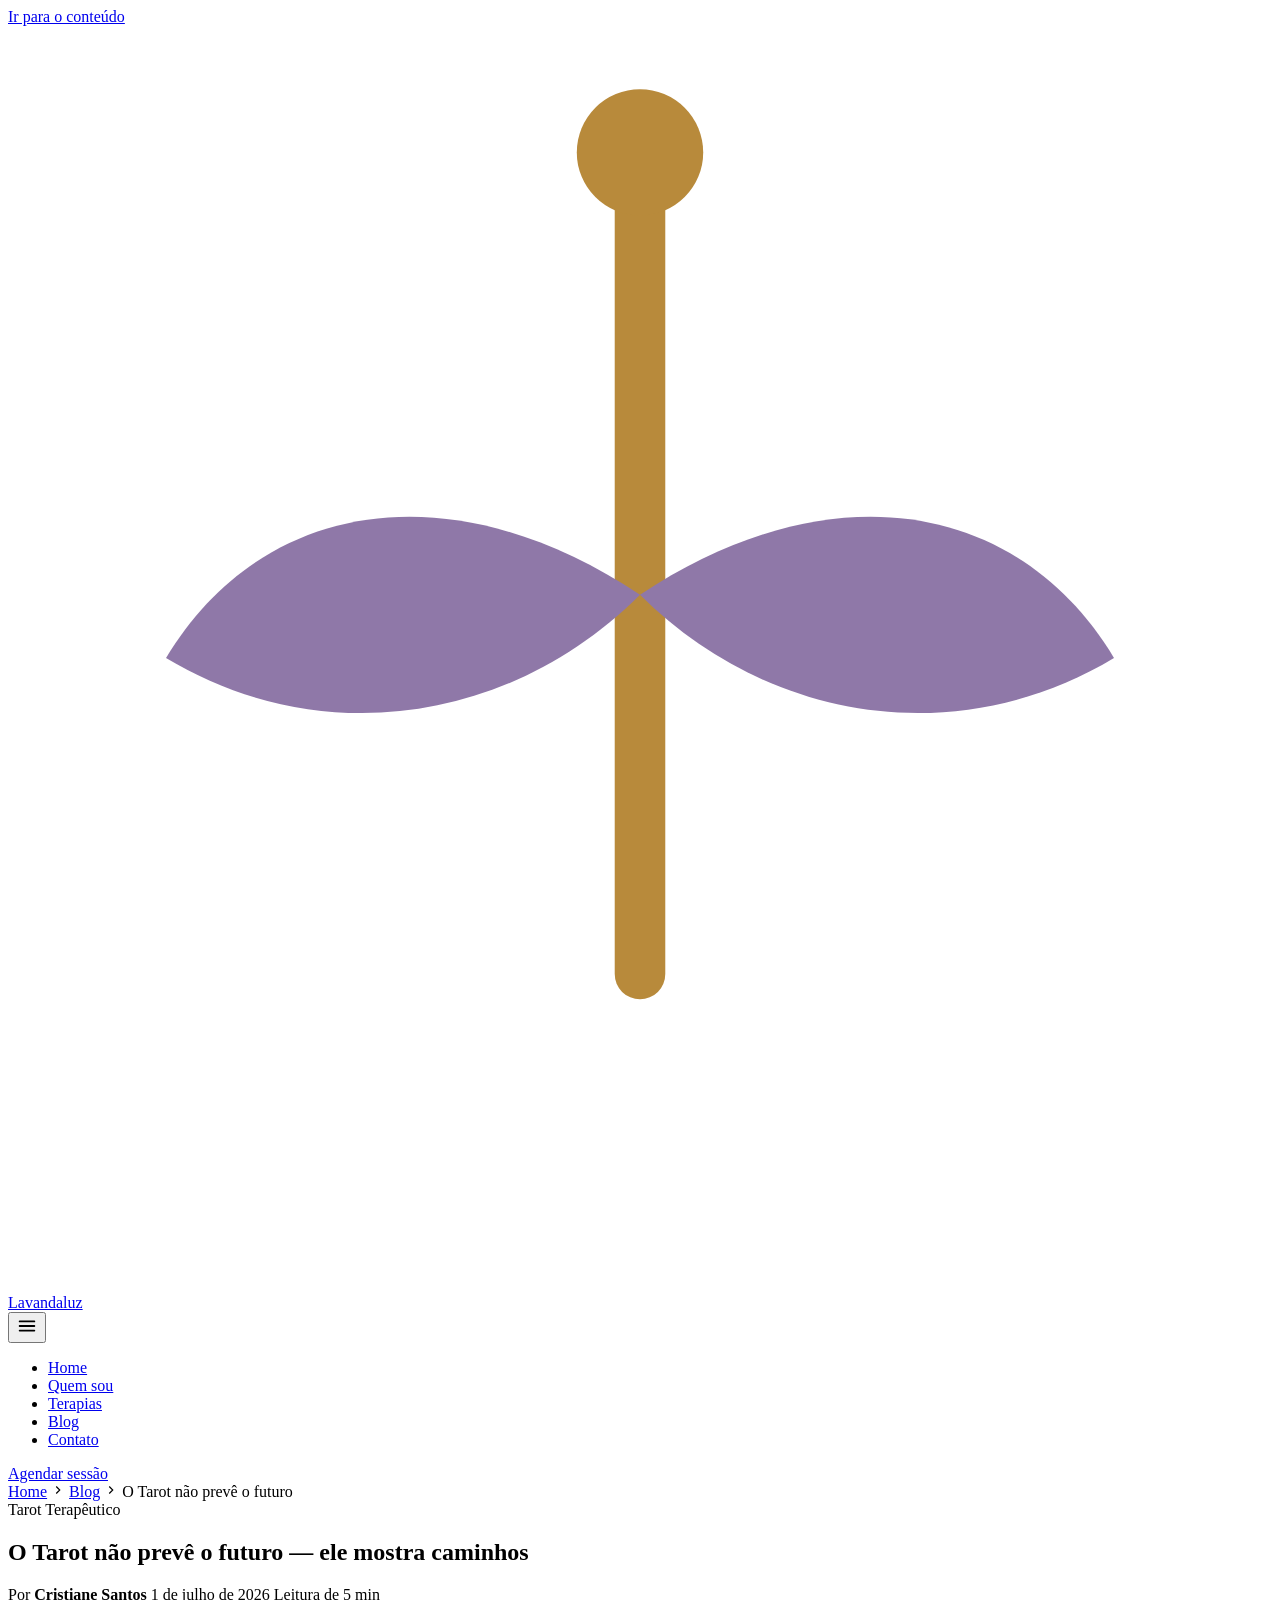
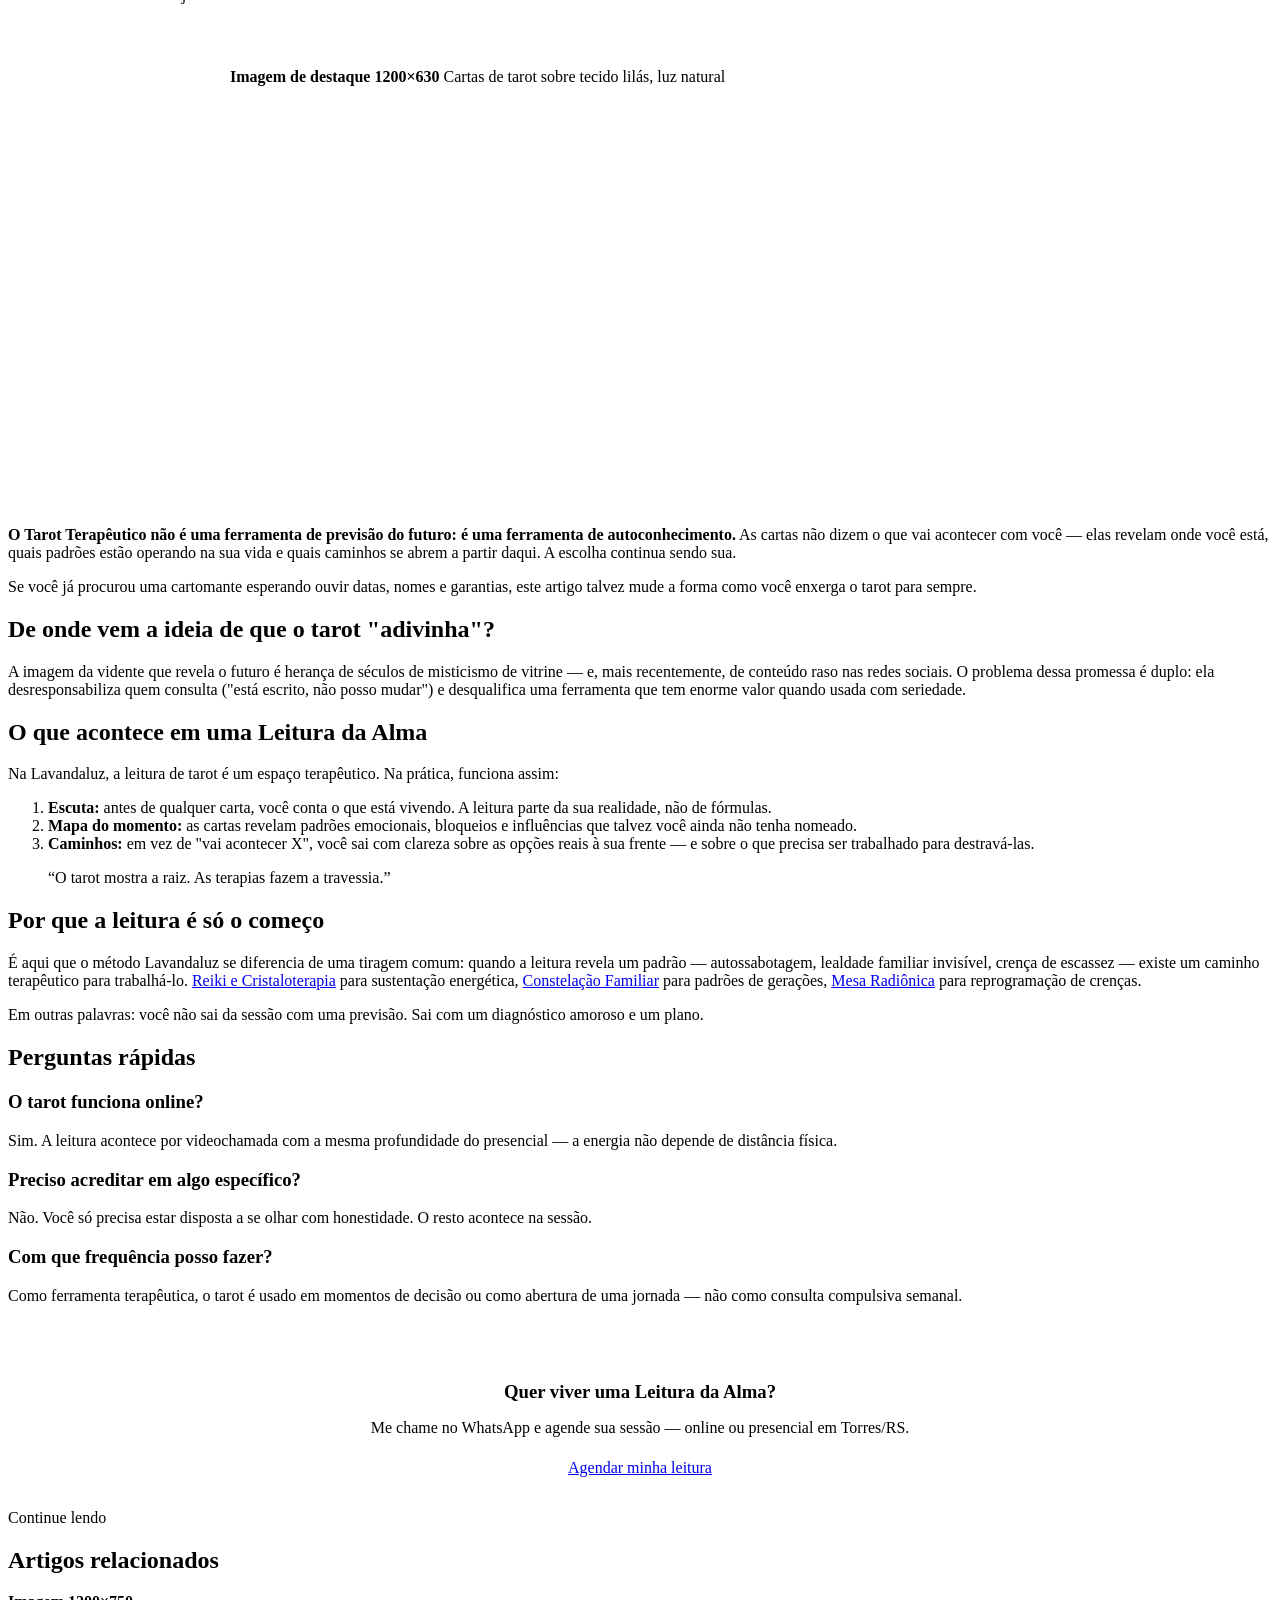
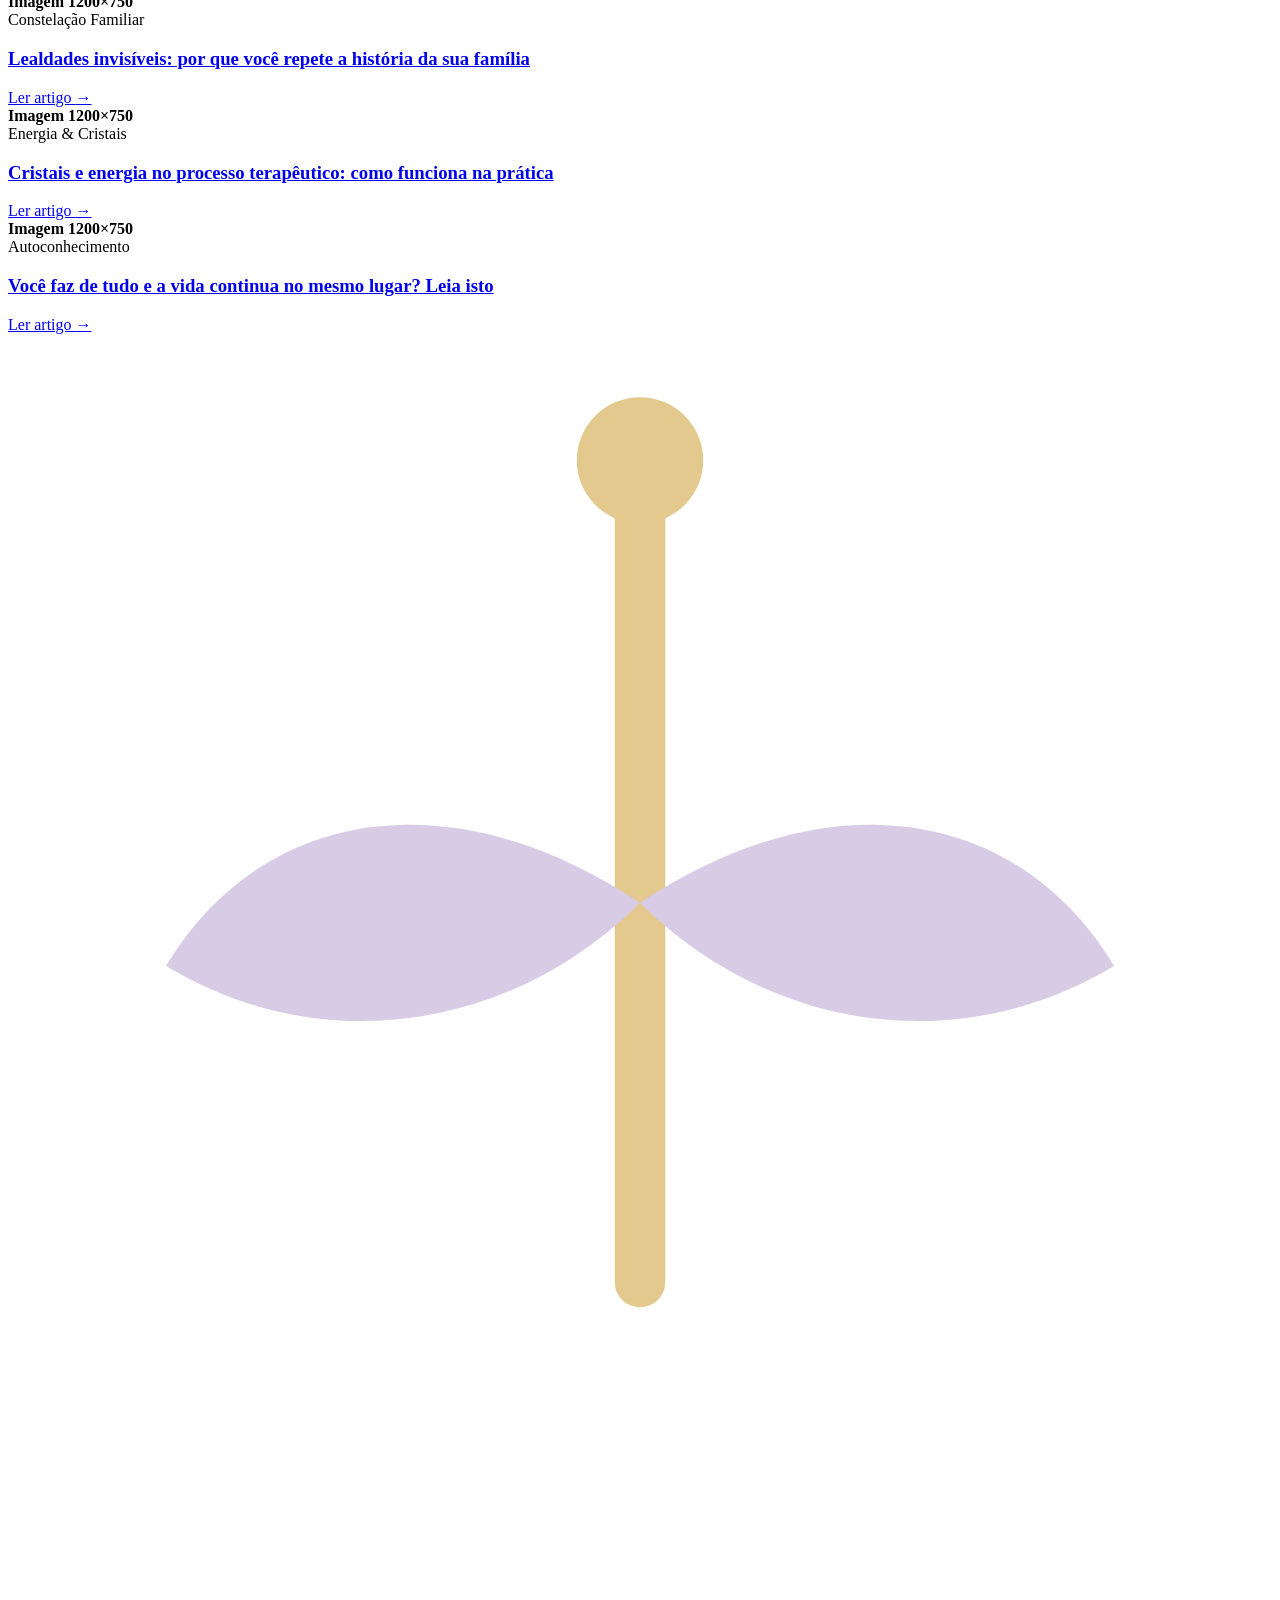
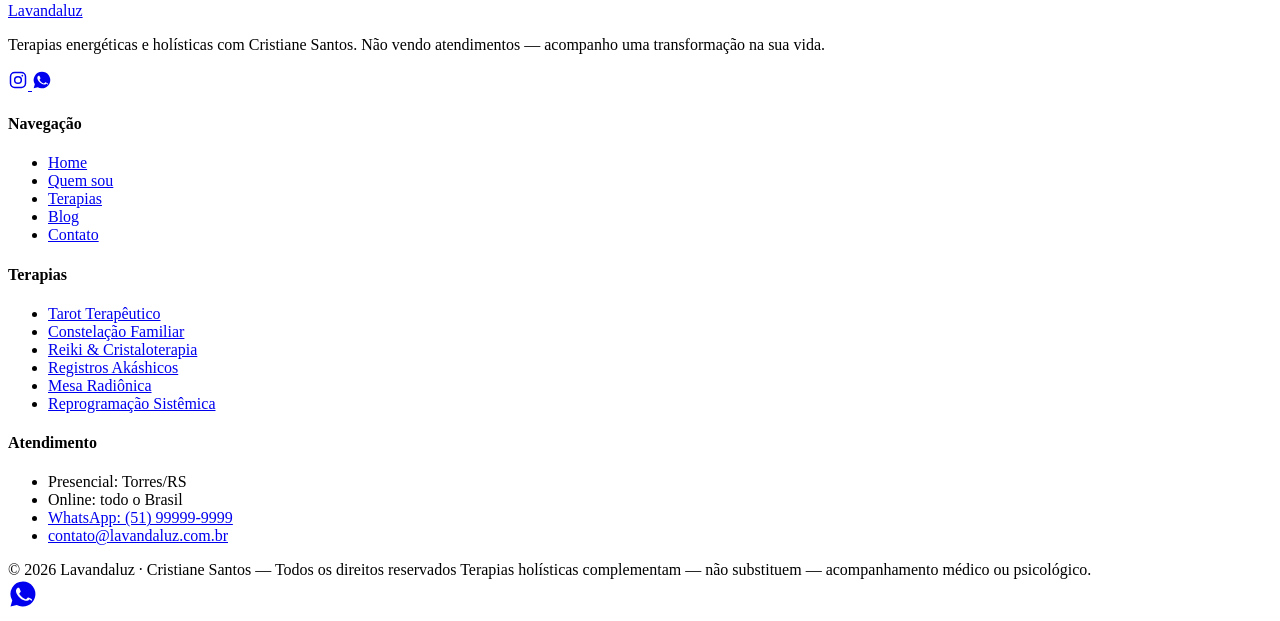
==== artigo-exemplo.html @ 18b96fbf "Add files via upload" ====
<!DOCTYPE html>
<html lang="pt-BR">
<head>
  <meta charset="UTF-8">
  <meta name="viewport" content="width=device-width, initial-scale=1">
  <meta name="theme-color" content="#3A2A46">

  <!-- MODELO DE ARTIGO — no WordPress vira o template Single Post (Elementor Pro Theme Builder).
       Este artigo de exemplo está completo e pode ser publicado como primeiro post. -->
  <title>O Tarot não prevê o futuro — ele mostra caminhos | Blog Lavandaluz</title>
  <meta name="description" content="Qual a diferença entre cartomancia comum e Tarot Terapêutico? Entenda como o tarot funciona como ferramenta de autoconhecimento — e por que ele não serve para prever o futuro.">
  <link rel="canonical" href="https://lavandaluz.com.br/blog/tarot-nao-preve-o-futuro.html"><!-- SUBSTITUIR domínio -->

  <meta property="og:type" content="article">
  <meta property="og:locale" content="pt_BR">
  <meta property="og:site_name" content="Lavandaluz">
  <meta property="og:title" content="O Tarot não prevê o futuro — ele mostra caminhos">
  <meta property="og:description" content="A diferença entre a leitura mística de vitrine e o Tarot usado como ferramenta terapêutica séria.">
  <meta property="og:url" content="https://lavandaluz.com.br/blog/tarot-nao-preve-o-futuro.html">
  <meta property="article:published_time" content="2026-07-01">
  <meta property="article:author" content="Cristiane Santos">

  <link rel="preconnect" href="https://fonts.googleapis.com">
  <link rel="preconnect" href="https://fonts.gstatic.com" crossorigin>
  <link href="https://fonts.googleapis.com/css2?family=Cormorant+Garamond:ital,wght@0,500;0,600;1,500&family=Jost:wght@300;400;500&display=swap" rel="stylesheet">
  <link rel="stylesheet" href="css/style.css">

  <!-- Schema BlogPosting + FAQ: estrutura ideal para featured snippets e citação por IAs -->
  <script type="application/ld+json">
  {
    "@context": "https://schema.org",
    "@graph": [
      {
        "@type": "BlogPosting",
        "headline": "O Tarot não prevê o futuro — ele mostra caminhos",
        "description": "Qual a diferença entre cartomancia comum e Tarot Terapêutico? Entenda como o tarot funciona como ferramenta de autoconhecimento.",
        "datePublished": "2026-07-01",
        "dateModified": "2026-07-01",
        "inLanguage": "pt-BR",
        "author": { "@id": "https://lavandaluz.com.br/#cristiane" },
        "publisher": { "@id": "https://lavandaluz.com.br/#cristiane" },
        "mainEntityOfPage": "https://lavandaluz.com.br/blog/tarot-nao-preve-o-futuro.html",
        "articleSection": "Tarot Terapêutico"
      },
      {
        "@type": "BreadcrumbList",
        "itemListElement": [
          { "@type": "ListItem", "position": 1, "name": "Home", "item": "https://lavandaluz.com.br/" },
          { "@type": "ListItem", "position": 2, "name": "Blog", "item": "https://lavandaluz.com.br/blog.html" },
          { "@type": "ListItem", "position": 3, "name": "O Tarot não prevê o futuro", "item": "https://lavandaluz.com.br/blog/tarot-nao-preve-o-futuro.html" }
        ]
      }
    ]
  }
  </script>
</head>
<body>
<a class="skip-link" href="#conteudo">Ir para o conteúdo</a>

<!-- ELEMENTOR: Header global -->
<header class="site-header">
  <div class="container nav-wrap">
    <a class="brand" href="index.html" aria-label="Lavandaluz — página inicial">
      <svg class="brand__mark" viewBox="0 0 40 40" fill="none" aria-hidden="true">
        <path d="M20 4v26" stroke="#B88A3B" stroke-width="1.6" stroke-linecap="round"/>
        <circle cx="20" cy="4" r="2" fill="#B88A3B"/>
        <path d="M20 18C14 14 8 15 5 20c5 3 11 2 15-2z" fill="#8F78A8"/>
        <path d="M20 18c6-4 12-3 15 2-5 3-11 2-15-2z" fill="#8F78A8"/>
      </svg>
      <span class="brand__name">Lavandaluz</span>
    </a>
    <nav aria-label="Navegação principal">
      <button class="nav-toggle" aria-expanded="false" aria-controls="menu-principal" aria-label="Abrir menu">
        <svg width="22" height="22" viewBox="0 0 24 24" fill="none" stroke="currentColor" stroke-width="2" stroke-linecap="round" aria-hidden="true"><path d="M4 7h16M4 12h16M4 17h16"/></svg>
      </button>
      <ul class="nav-menu" id="menu-principal">
        <li><a href="index.html">Home</a></li>
        <li><a href="quem-sou.html">Quem sou</a></li>
        <li><a href="terapias.html">Terapias</a></li>
        <li><a href="blog.html" aria-current="page">Blog</a></li>
        <li><a href="contato.html">Contato</a></li>
      </ul>
    </nav>
    <div class="nav-cta">
      <a class="btn btn--primary" href="https://wa.me/5551999999999?text=Ol%C3%A1%2C%20Cristiane!%20Quero%20agendar%20uma%20sess%C3%A3o." target="_blank" rel="noopener">Agendar sessão</a>
    </div>
  </div>
</header>

<main id="conteudo">

  <!-- ELEMENTOR Pro (Single Post): Post Title + Post Info + Featured Image -->
  <article>
    <header class="page-hero">
      <div class="container" style="max-width:820px;">
        <nav class="breadcrumb" aria-label="Você está aqui">
          <a href="index.html">Home</a>
          <svg width="14" height="14" viewBox="0 0 24 24" fill="none" stroke="currentColor" stroke-width="2" aria-hidden="true"><path d="M9 6l6 6-6 6"/></svg>
          <a href="blog.html">Blog</a>
          <svg width="14" height="14" viewBox="0 0 24 24" fill="none" stroke="currentColor" stroke-width="2" aria-hidden="true"><path d="M9 6l6 6-6 6"/></svg>
          <span aria-current="page">O Tarot não prevê o futuro</span>
        </nav>
        <span class="eyebrow">Tarot Terapêutico</span>
        <h1>O Tarot não prevê o futuro — ele mostra caminhos</h1>
        <div class="article-meta" style="margin-top:18px;">
          <span>Por <strong style="color:var(--color-primary);">Cristiane Santos</strong></span>
          <time datetime="2026-07-01">1 de julho de 2026</time>
          <span>Leitura de 5 min</span>
        </div>
      </div>
    </header>

    <div class="section" style="padding-top:clamp(40px,5vw,64px);">
      <div class="container">
        <figure class="photo-arch" style="max-width:820px; margin:0 auto 48px; aspect-ratio:16/8; border-radius:var(--radius-lg);">
          <div class="ph" role="img" aria-label="Espaço reservado: imagem de destaque do artigo">
            <strong>Imagem de destaque 1200×630</strong>
            <span>Cartas de tarot sobre tecido lilás, luz natural</span>
          </div>
        </figure>

        <!-- ELEMENTOR Pro: widget Post Content -->
        <div class="article-body">
          <!-- ✍ RESPOSTA DIRETA no primeiro parágrafo = otimização para AEO/featured snippet -->
          <p><strong>O Tarot Terapêutico não é uma ferramenta de previsão do futuro: é uma ferramenta de autoconhecimento.</strong> As cartas não dizem o que vai acontecer com você — elas revelam onde você está, quais padrões estão operando na sua vida e quais caminhos se abrem a partir daqui. A escolha continua sendo sua.</p>

          <p>Se você já procurou uma cartomante esperando ouvir datas, nomes e garantias, este artigo talvez mude a forma como você enxerga o tarot para sempre.</p>

          <h2>De onde vem a ideia de que o tarot "adivinha"?</h2>
          <p>A imagem da vidente que revela o futuro é herança de séculos de misticismo de vitrine — e, mais recentemente, de conteúdo raso nas redes sociais. O problema dessa promessa é duplo: ela desresponsabiliza quem consulta ("está escrito, não posso mudar") e desqualifica uma ferramenta que tem enorme valor quando usada com seriedade.</p>

          <h2>O que acontece em uma Leitura da Alma</h2>
          <p>Na Lavandaluz, a leitura de tarot é um espaço terapêutico. Na prática, funciona assim:</p>
          <ol>
            <li><strong>Escuta:</strong> antes de qualquer carta, você conta o que está vivendo. A leitura parte da sua realidade, não de fórmulas.</li>
            <li><strong>Mapa do momento:</strong> as cartas revelam padrões emocionais, bloqueios e influências que talvez você ainda não tenha nomeado.</li>
            <li><strong>Caminhos:</strong> em vez de "vai acontecer X", você sai com clareza sobre as opções reais à sua frente — e sobre o que precisa ser trabalhado para destravá-las.</li>
          </ol>

          <blockquote>“O tarot mostra a raiz. As terapias fazem a travessia.”</blockquote>

          <h2>Por que a leitura é só o começo</h2>
          <p>É aqui que o método Lavandaluz se diferencia de uma tiragem comum: quando a leitura revela um padrão — autossabotagem, lealdade familiar invisível, crença de escassez — existe um caminho terapêutico para trabalhá-lo. <a href="terapias.html#reiki-cristaloterapia">Reiki e Cristaloterapia</a> para sustentação energética, <a href="terapias.html#constelacao-familiar">Constelação Familiar</a> para padrões de gerações, <a href="terapias.html#mesa-radionica">Mesa Radiônica</a> para reprogramação de crenças.</p>
          <p>Em outras palavras: você não sai da sessão com uma previsão. Sai com um diagnóstico amoroso e um plano.</p>

          <h2>Perguntas rápidas</h2>
          <h3>O tarot funciona online?</h3>
          <p>Sim. A leitura acontece por videochamada com a mesma profundidade do presencial — a energia não depende de distância física.</p>
          <h3>Preciso acreditar em algo específico?</h3>
          <p>Não. Você só precisa estar disposta a se olhar com honestidade. O resto acontece na sessão.</p>
          <h3>Com que frequência posso fazer?</h3>
          <p>Como ferramenta terapêutica, o tarot é usado em momentos de decisão ou como abertura de uma jornada — não como consulta compulsiva semanal.</p>

          <!-- CTA dentro do artigo (Elementor: Call to Action) -->
          <div style="background:var(--gradient-light); border:1px solid var(--color-border); border-radius:var(--radius-md); padding:32px; margin-top:44px; text-align:center;">
            <h3 style="margin:0 0 10px;">Quer viver uma Leitura da Alma?</h3>
            <p style="margin-bottom:22px;">Me chame no WhatsApp e agende sua sessão — online ou presencial em Torres/RS.</p>
            <a class="btn btn--whatsapp" href="https://wa.me/5551999999999?text=Ol%C3%A1!%20Li%20o%20artigo%20sobre%20Tarot%20Terap%C3%AAutico%20e%20quero%20agendar%20uma%20Leitura%20da%20Alma." target="_blank" rel="noopener">Agendar minha leitura</a>
          </div>
        </div>
      </div>
    </div>
  </article>

  <!-- ELEMENTOR Pro: Posts relacionados (widget Posts, query por categoria) -->
  <section class="section section--lilac" aria-labelledby="titulo-relacionados">
    <div class="container">
      <div class="section-head section-head--center">
        <span class="eyebrow eyebrow--center">Continue lendo</span>
        <h2 id="titulo-relacionados">Artigos relacionados</h2>
      </div>
      <div class="grid-3">
        <article class="post-card reveal">
          <span class="post-card__img" aria-hidden="true"><div class="ph"><strong>Imagem 1200×750</strong></div></span>
          <div class="post-card__body">
            <div class="post-card__meta"><span class="cat">Constelação Familiar</span></div>
            <h3><a href="blog.html">Lealdades invisíveis: por que você repete a história da sua família</a></h3>
            <a class="t-card__link" href="blog.html">Ler artigo <span aria-hidden="true">→</span></a>
          </div>
        </article>
        <article class="post-card reveal">
          <span class="post-card__img" aria-hidden="true"><div class="ph"><strong>Imagem 1200×750</strong></div></span>
          <div class="post-card__body">
            <div class="post-card__meta"><span class="cat">Energia &amp; Cristais</span></div>
            <h3><a href="blog.html">Cristais e energia no processo terapêutico: como funciona na prática</a></h3>
            <a class="t-card__link" href="blog.html">Ler artigo <span aria-hidden="true">→</span></a>
          </div>
        </article>
        <article class="post-card reveal">
          <span class="post-card__img" aria-hidden="true"><div class="ph"><strong>Imagem 1200×750</strong></div></span>
          <div class="post-card__body">
            <div class="post-card__meta"><span class="cat">Autoconhecimento</span></div>
            <h3><a href="blog.html">Você faz de tudo e a vida continua no mesmo lugar? Leia isto</a></h3>
            <a class="t-card__link" href="blog.html">Ler artigo <span aria-hidden="true">→</span></a>
          </div>
        </article>
      </div>
    </div>
  </section>
</main>

<!-- ELEMENTOR: Footer global -->
<footer class="site-footer">
  <div class="container">
    <div class="footer-grid">
      <div>
        <a class="brand" href="index.html" aria-label="Lavandaluz — página inicial">
          <svg class="brand__mark" viewBox="0 0 40 40" fill="none" aria-hidden="true">
            <path d="M20 4v26" stroke="#E4C98F" stroke-width="1.6" stroke-linecap="round"/>
            <circle cx="20" cy="4" r="2" fill="#E4C98F"/>
            <path d="M20 18C14 14 8 15 5 20c5 3 11 2 15-2z" fill="#D8CBE6"/>
            <path d="M20 18c6-4 12-3 15 2-5 3-11 2-15-2z" fill="#D8CBE6"/>
          </svg>
          <span class="brand__name">Lavandaluz</span>
        </a>
        <p class="footer-about">Terapias energéticas e holísticas com Cristiane Santos. Não vendo atendimentos — acompanho uma transformação na sua vida.</p>
        <div class="footer-social">
          <a href="https://www.instagram.com/_lavandaluz/" target="_blank" rel="noopener" aria-label="Instagram da Lavandaluz">
            <svg width="20" height="20" viewBox="0 0 24 24" fill="none" stroke="currentColor" stroke-width="1.8" aria-hidden="true"><rect x="3" y="3" width="18" height="18" rx="5"/><circle cx="12" cy="12" r="4"/><circle cx="17.2" cy="6.8" r="1" fill="currentColor" stroke="none"/></svg>
          </a>
          <a href="https://wa.me/5551999999999" target="_blank" rel="noopener" aria-label="WhatsApp da Lavandaluz">
            <svg width="20" height="20" viewBox="0 0 24 24" fill="currentColor" aria-hidden="true"><path d="M12 2a10 10 0 0 0-8.6 15.1L2 22l5-1.3A10 10 0 1 0 12 2zm5.3 14.2c-.2.6-1.3 1.2-1.8 1.2-.5.1-1 .2-3.3-.7-2.8-1.1-4.6-4-4.7-4.2-.1-.2-1.1-1.5-1.1-2.9s.7-2 1-2.3c.2-.3.5-.3.7-.3h.5c.2 0 .4 0 .6.5l.9 2.1c.1.2.1.4 0 .6l-.4.6-.5.5c-.2.2-.3.4-.1.7.2.3.9 1.5 2 2.4 1.4 1.2 2.5 1.6 2.9 1.7.3.2.5.1.7-.1l1-1.1c.2-.3.4-.2.7-.1l2.1 1c.3.2.5.3.6.4 0 .2 0 .8-.3 1.4z"/></svg>
          </a>
        </div>
      </div>
      <nav aria-label="Links do site">
        <h4>Navegação</h4>
        <ul>
          <li><a href="index.html">Home</a></li>
          <li><a href="quem-sou.html">Quem sou</a></li>
          <li><a href="terapias.html">Terapias</a></li>
          <li><a href="blog.html">Blog</a></li>
          <li><a href="contato.html">Contato</a></li>
        </ul>
      </nav>
      <nav aria-label="Terapias">
        <h4>Terapias</h4>
        <ul>
          <li><a href="terapias.html#tarot-terapeutico">Tarot Terapêutico</a></li>
          <li><a href="terapias.html#constelacao-familiar">Constelação Familiar</a></li>
          <li><a href="terapias.html#reiki-cristaloterapia">Reiki &amp; Cristaloterapia</a></li>
          <li><a href="terapias.html#registros-akashicos">Registros Akáshicos</a></li>
          <li><a href="terapias.html#mesa-radionica">Mesa Radiônica</a></li>
          <li><a href="terapias.html#reprogramacao-sistemica">Reprogramação Sistêmica</a></li>
        </ul>
      </nav>
      <div>
        <h4>Atendimento</h4>
        <ul>
          <li>Presencial: Torres/RS</li>
          <li>Online: todo o Brasil</li>
          <li><a href="https://wa.me/5551999999999" target="_blank" rel="noopener">WhatsApp: (51) 99999-9999</a></li>
          <li><a href="mailto:contato@lavandaluz.com.br">contato@lavandaluz.com.br</a></li>
        </ul>
      </div>
    </div>
    <div class="footer-bottom">
      <span>© 2026 Lavandaluz · Cristiane Santos — Todos os direitos reservados</span>
      <span>Terapias holísticas complementam — não substituem — acompanhamento médico ou psicológico.</span>
    </div>
  </div>
</footer>

<a class="wa-float" href="https://wa.me/5551999999999?text=Ol%C3%A1%2C%20Cristiane!" target="_blank" rel="noopener" aria-label="Conversar no WhatsApp">
  <svg width="30" height="30" viewBox="0 0 24 24" fill="currentColor" aria-hidden="true"><path d="M12 2a10 10 0 0 0-8.6 15.1L2 22l5-1.3A10 10 0 1 0 12 2zm5.3 14.2c-.2.6-1.3 1.2-1.8 1.2-.5.1-1 .2-3.3-.7-2.8-1.1-4.6-4-4.7-4.2-.1-.2-1.1-1.5-1.1-2.9s.7-2 1-2.3c.2-.3.5-.3.7-.3h.5c.2 0 .4 0 .6.5l.9 2.1c.1.2.1.4 0 .6l-.4.6-.5.5c-.2.2-.3.4-.1.7.2.3.9 1.5 2 2.4 1.4 1.2 2.5 1.6 2.9 1.7.3.2.5.1.7-.1l1-1.1c.2-.3.4-.2.7-.1l2.1 1c.3.2.5.3.6.4 0 .2 0 .8-.3 1.4z"/></svg>
</a>

<script src="js/main.js" defer></script>
</body>
</html>
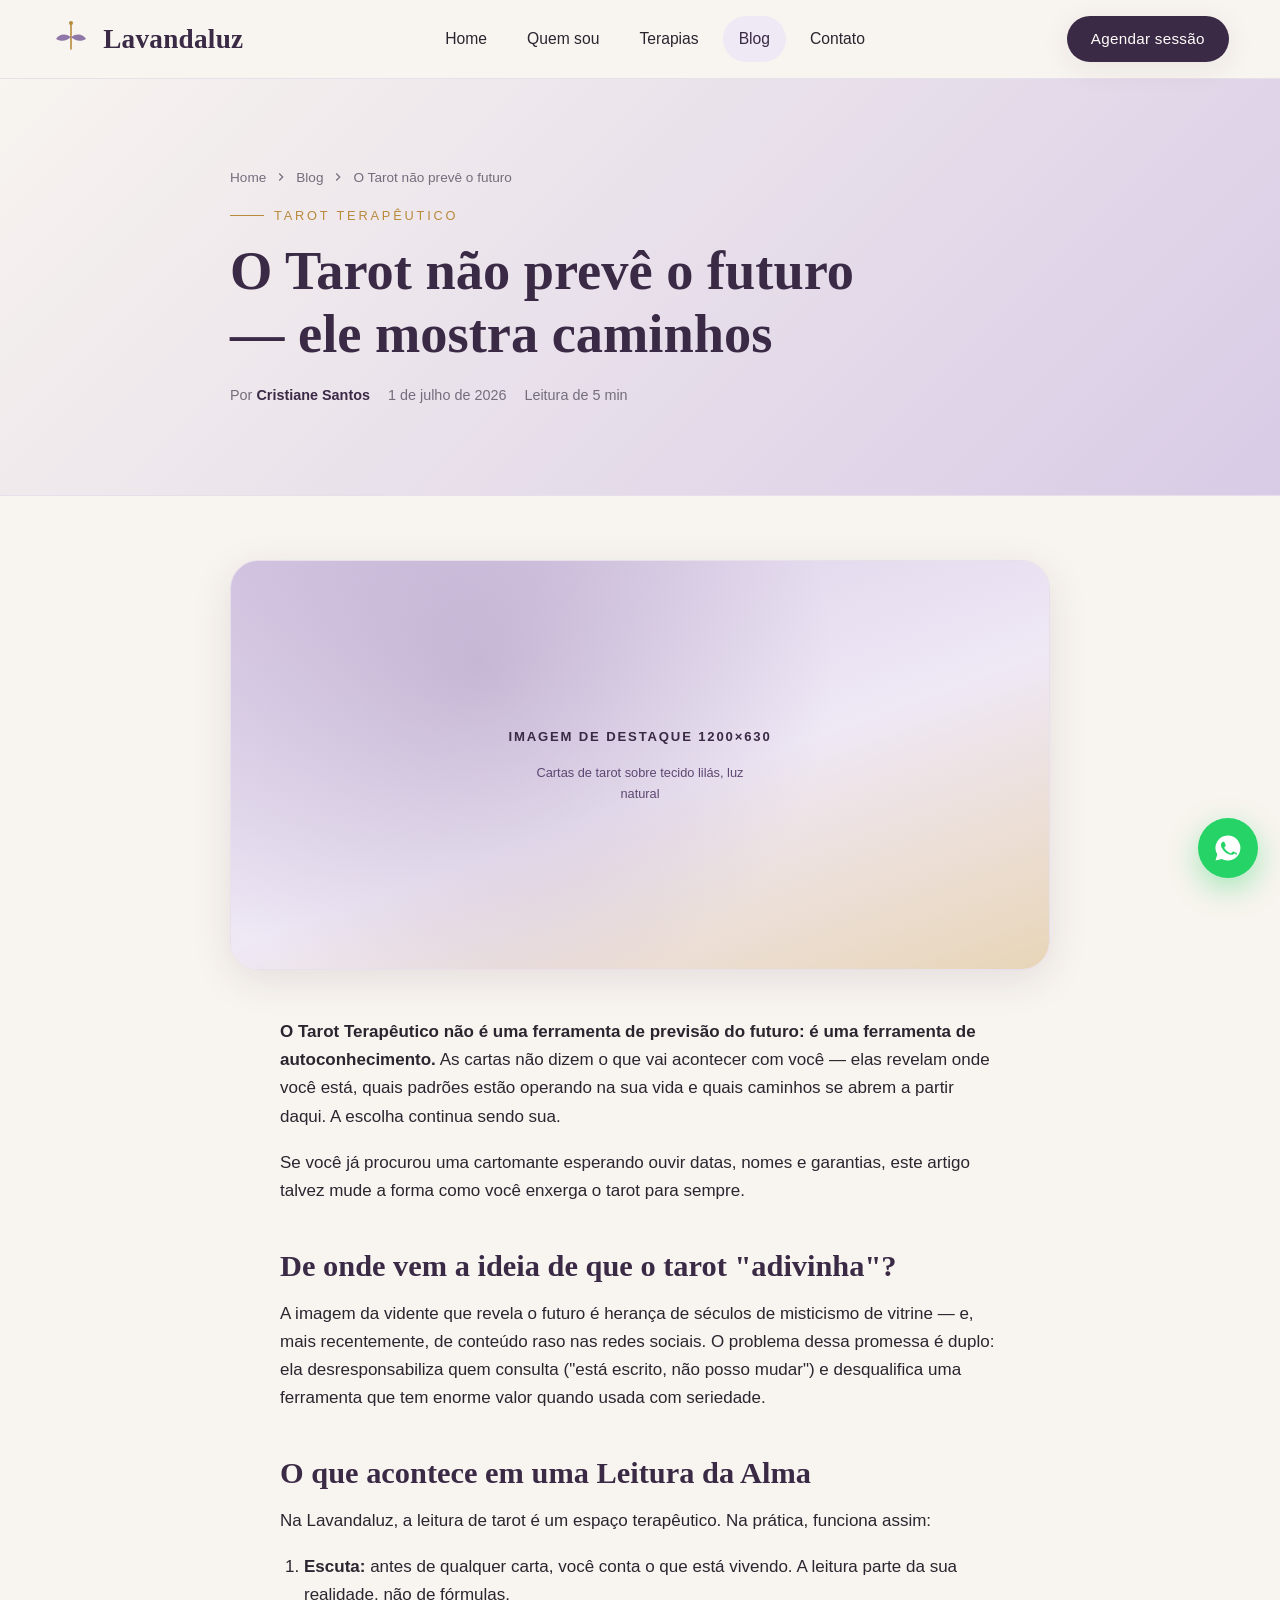
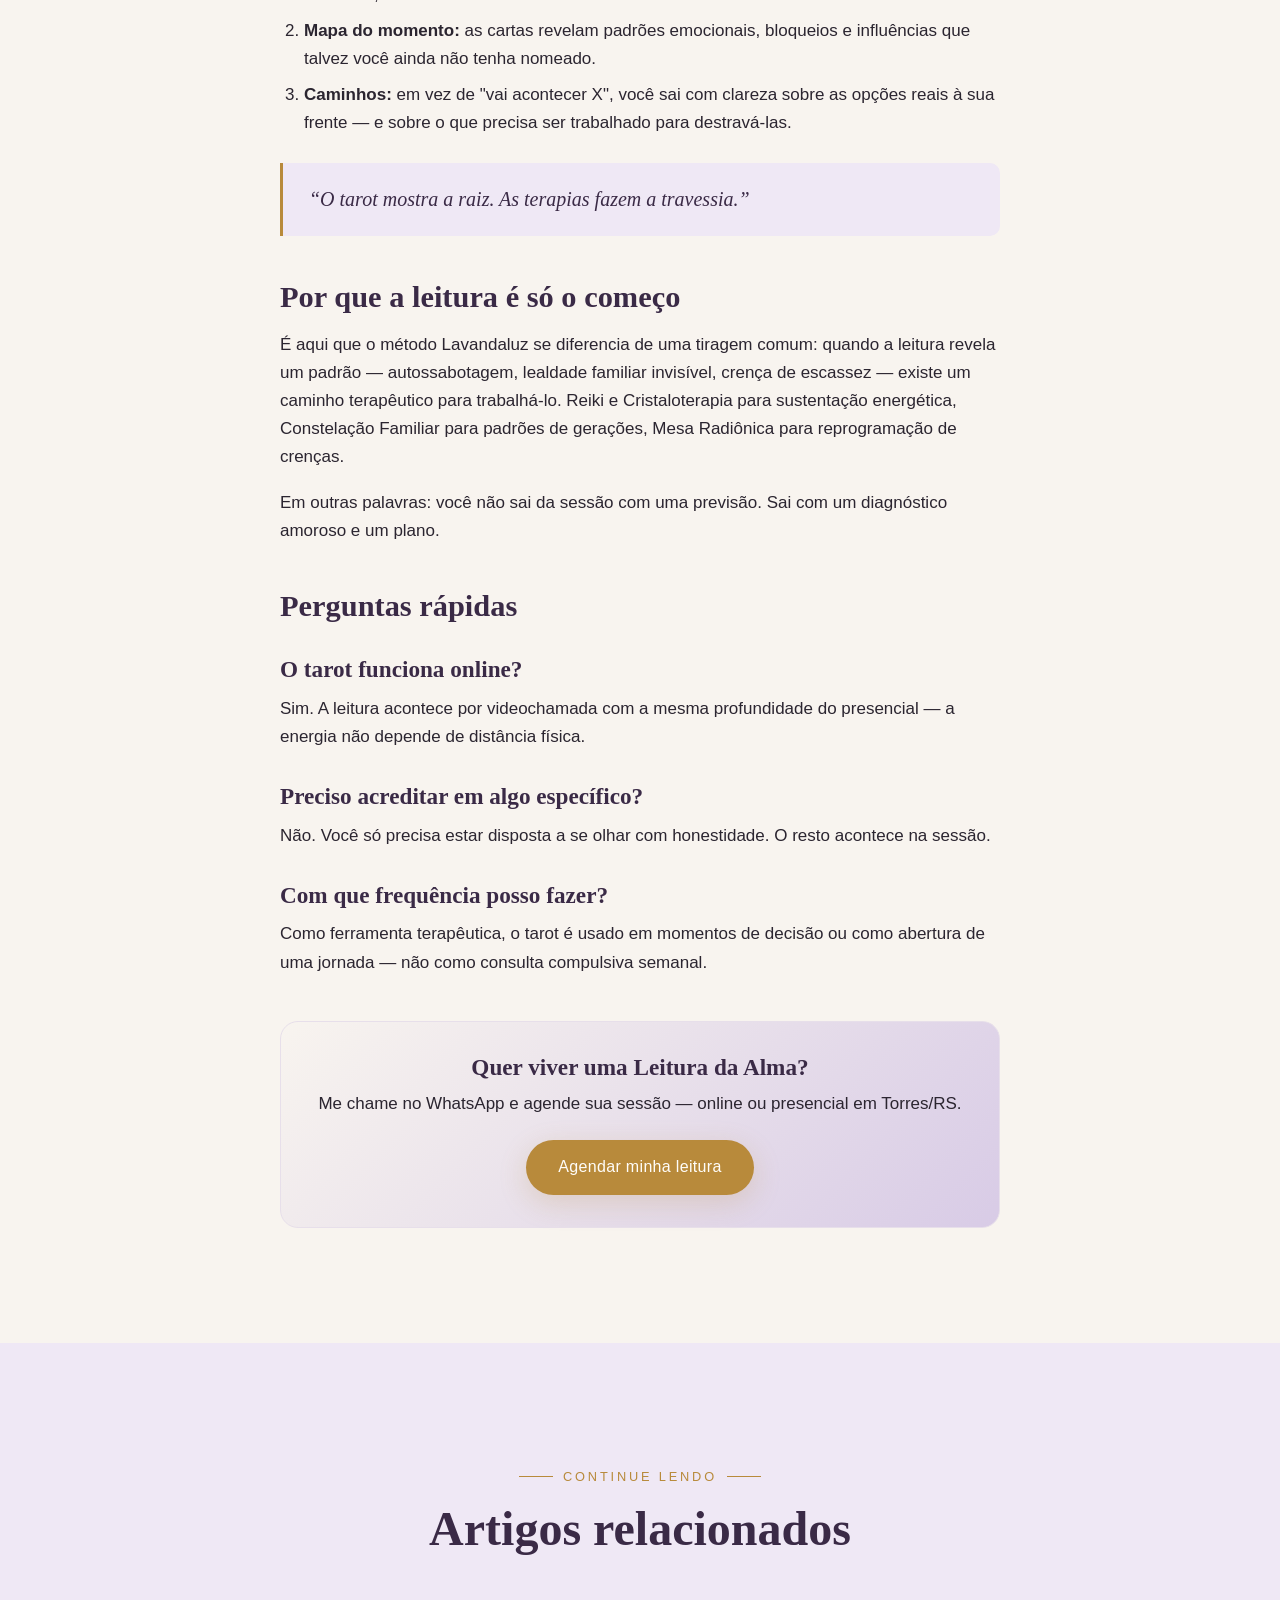
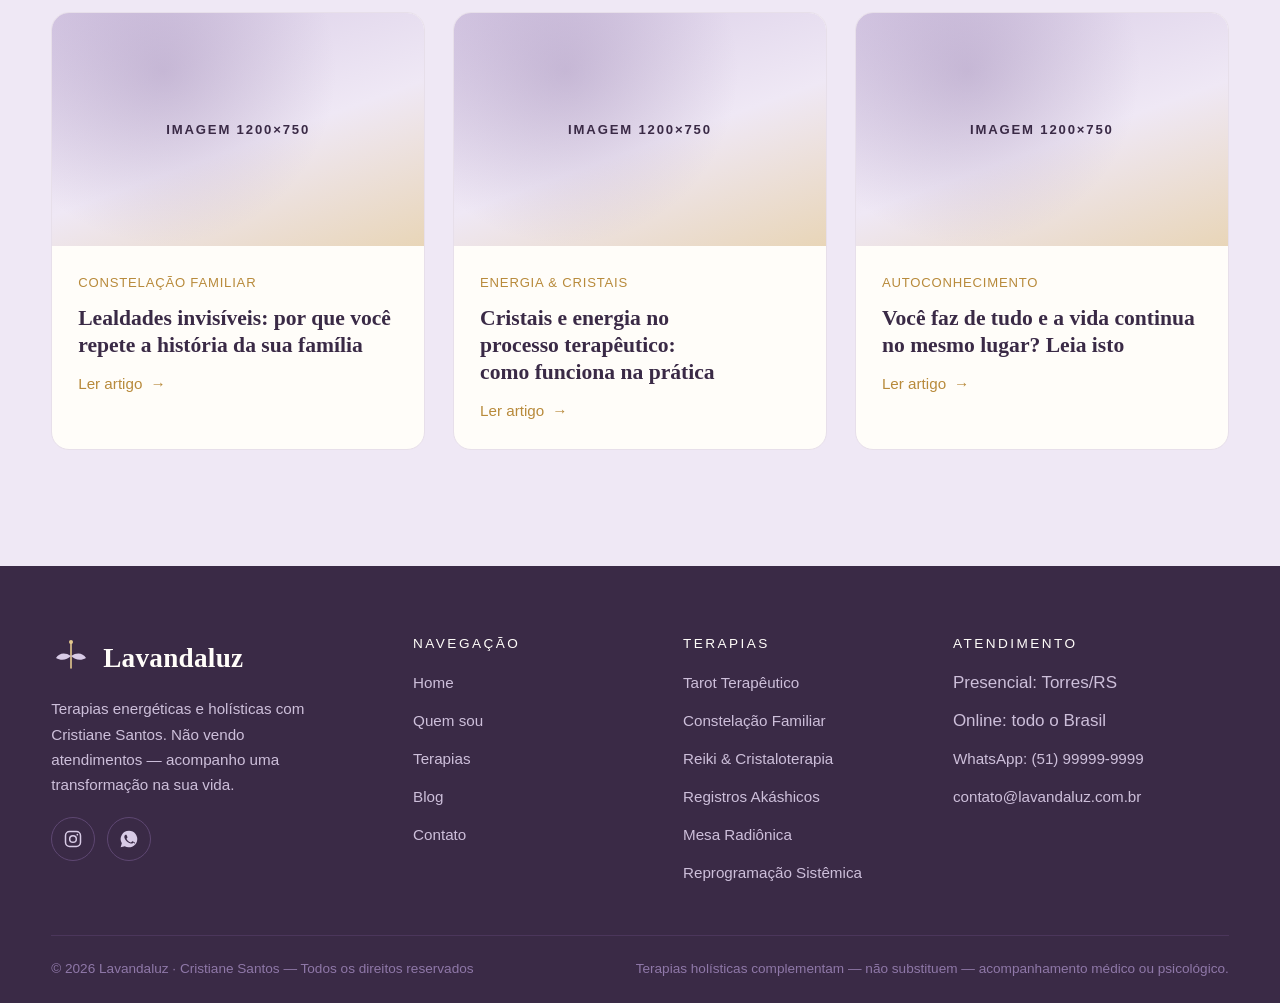
==== commit 62e7f65a: "Add files via upload" ====
--- a/artigo-exemplo.html
+++ b/artigo-exemplo.html
@@ -23,7 +23,7 @@
   <link rel="preconnect" href="https://fonts.googleapis.com">
   <link rel="preconnect" href="https://fonts.gstatic.com" crossorigin>
   <link href="https://fonts.googleapis.com/css2?family=Cormorant+Garamond:ital,wght@0,500;0,600;1,500&family=Jost:wght@300;400;500&display=swap" rel="stylesheet">
-  <link rel="stylesheet" href="css/style.css">
+  <link rel="stylesheet" href="style.css">
 
   <!-- Schema BlogPosting + FAQ: estrutura ideal para featured snippets e citação por IAs -->
   <script type="application/ld+json">
@@ -265,6 +265,6 @@
   <svg width="30" height="30" viewBox="0 0 24 24" fill="currentColor" aria-hidden="true"><path d="M12 2a10 10 0 0 0-8.6 15.1L2 22l5-1.3A10 10 0 1 0 12 2zm5.3 14.2c-.2.6-1.3 1.2-1.8 1.2-.5.1-1 .2-3.3-.7-2.8-1.1-4.6-4-4.7-4.2-.1-.2-1.1-1.5-1.1-2.9s.7-2 1-2.3c.2-.3.5-.3.7-.3h.5c.2 0 .4 0 .6.5l.9 2.1c.1.2.1.4 0 .6l-.4.6-.5.5c-.2.2-.3.4-.1.7.2.3.9 1.5 2 2.4 1.4 1.2 2.5 1.6 2.9 1.7.3.2.5.1.7-.1l1-1.1c.2-.3.4-.2.7-.1l2.1 1c.3.2.5.3.6.4 0 .2 0 .8-.3 1.4z"/></svg>
 </a>
 
-<script src="js/main.js" defer></script>
+<script src="main.js" defer></script>
 </body>
 </html>
--- a/style.css
+++ b/style.css
@@ -0,0 +1,673 @@
+/* ============================================================
+   LAVANDALUZ — Design System
+   Terapêutico premium · sereno · sofisticado
+   Paleta oficial: paleta_design_system.txt
+   ------------------------------------------------------------
+   REPLICAÇÃO NO ELEMENTOR:
+   - Cores → Site Settings > Global Colors (usar os hex abaixo)
+   - Fontes → Site Settings > Global Fonts
+     Display: Cormorant Garamond (títulos) | Body: Jost (textos)
+   - Cada seção do HTML tem um comentário <!-- ELEMENTOR: ... -->
+     indicando os widgets equivalentes.
+   ============================================================ */
+
+:root {
+  --color-primary: #3A2A46;        /* Roxo Profundo — títulos, botões, fundos dark */
+  --color-primary-hover: #4B365B;
+  --color-primary-soft: #8F78A8;   /* Lavanda Nobre — ícones, detalhes */
+  --color-secondary: #D8CBE6;      /* Lilás Claro — blocos suaves */
+  --color-secondary-light: #EFE8F5;
+  --color-accent: #B88A3B;         /* Dourado Luz — detalhes premium */
+  --color-accent-soft: #E4C98F;    /* Dourado Suave — hover, divisórias */
+  --color-background: #F8F4EF;     /* Off White — fundo principal */
+  --color-surface: #FFFDF9;        /* Branco Quente — cards */
+  --color-text: #2B2530;           /* Grafite Elegante */
+  --color-text-muted: #756D7C;     /* Cinza Lavanda */
+  --color-border: #E7DFEA;
+
+  --gradient-light: linear-gradient(135deg, #F8F4EF 0%, #D8CBE6 100%);
+  --gradient-dark: linear-gradient(135deg, #2B2530 0%, #3A2A46 60%, #5E4772 100%);
+  --gradient-premium: linear-gradient(135deg, #D8CBE6 0%, #F8F4EF 55%, #E4C98F 100%);
+
+  --font-display: 'Cormorant Garamond', Georgia, serif;
+  --font-body: 'Jost', 'Segoe UI', sans-serif;
+
+  --radius-sm: 10px;
+  --radius-md: 18px;
+  --radius-lg: 28px;
+  --radius-arch: 200px 200px 24px 24px; /* arco orgânico (referência fisioterapia) */
+
+  --shadow-soft: 0 6px 30px rgba(58, 42, 70, 0.08);
+  --shadow-card: 0 10px 40px rgba(58, 42, 70, 0.10);
+  --shadow-gold: 0 8px 28px rgba(184, 138, 59, 0.22);
+
+  --container: 1200px;
+  --section-y: clamp(64px, 9vw, 120px);
+}
+
+/* ---------- Reset & base ---------- */
+*, *::before, *::after { box-sizing: border-box; margin: 0; padding: 0; }
+
+html { scroll-behavior: smooth; color-scheme: light; }
+
+a, button, summary, input, select, textarea {
+  touch-action: manipulation;
+  -webkit-tap-highlight-color: transparent;
+}
+
+body {
+  font-family: var(--font-body);
+  font-size: 17px;
+  line-height: 1.65;
+  color: var(--color-text);
+  background: var(--color-background);
+  -webkit-font-smoothing: antialiased;
+}
+
+img, svg { display: block; max-width: 100%; }
+
+a { color: inherit; text-decoration: none; }
+
+ul[role="list"], ol[role="list"] { list-style: none; }
+
+/* Acessibilidade: foco visível */
+:focus-visible {
+  outline: 3px solid var(--color-accent);
+  outline-offset: 3px;
+  border-radius: 4px;
+}
+
+.skip-link {
+  position: absolute; left: -9999px; top: 0;
+  background: var(--color-primary); color: #fff;
+  padding: 10px 18px; z-index: 2000; border-radius: 0 0 8px 0;
+}
+.skip-link:focus { left: 0; }
+
+/* ---------- Tipografia ---------- */
+h1, h2, h3, h4 {
+  font-family: var(--font-display);
+  font-weight: 600;
+  line-height: 1.15;
+  color: var(--color-primary);
+  text-wrap: balance;
+}
+
+h1 { font-size: clamp(2.6rem, 6vw, 4.4rem); }
+h2 { font-size: clamp(2rem, 4.2vw, 3rem); }
+h3 { font-size: clamp(1.35rem, 2.4vw, 1.7rem); }
+
+.lead { font-size: clamp(1.05rem, 1.6vw, 1.25rem); color: var(--color-text-muted); max-width: 62ch; }
+
+.eyebrow {
+  display: inline-flex; align-items: center; gap: 10px;
+  font-size: 0.8rem; font-weight: 500;
+  letter-spacing: 0.22em; text-transform: uppercase;
+  color: var(--color-accent);
+}
+.eyebrow::before {
+  content: ""; width: 34px; height: 1px; background: var(--color-accent);
+}
+.eyebrow--center::after {
+  content: ""; width: 34px; height: 1px; background: var(--color-accent);
+}
+
+.section-head { max-width: 720px; margin-bottom: clamp(36px, 5vw, 56px); }
+.section-head--center { margin-inline: auto; text-align: center; }
+.section-head h2 { margin: 14px 0 16px; }
+
+/* ---------- Layout ---------- */
+.container { width: min(var(--container), 92%); margin-inline: auto; }
+
+.section { padding-block: var(--section-y); }
+
+.section--lilac { background: var(--color-secondary-light); }
+.section--gradient { background: var(--gradient-light); }
+.section--dark {
+  background: var(--gradient-dark);
+  color: #EFE8F5;
+}
+.section--dark h2, .section--dark h3 { color: #FFFDF9; }
+.section--dark .lead, .section--dark p { color: #CDBFDA; }
+.section--dark .eyebrow { color: var(--color-accent-soft); }
+.section--dark .eyebrow::before, .section--dark .eyebrow--center::after { background: var(--color-accent-soft); }
+
+.grid-2 { display: grid; grid-template-columns: 1fr 1fr; gap: clamp(36px, 5vw, 72px); align-items: center; }
+.grid-3 { display: grid; grid-template-columns: repeat(3, 1fr); gap: 28px; }
+.grid-4 { display: grid; grid-template-columns: repeat(4, 1fr); gap: 24px; }
+
+@media (max-width: 980px) {
+  .grid-2 { grid-template-columns: 1fr; }
+  .grid-3 { grid-template-columns: 1fr 1fr; }
+  .grid-4 { grid-template-columns: 1fr 1fr; }
+}
+@media (max-width: 620px) {
+  .grid-3, .grid-4 { grid-template-columns: 1fr; }
+}
+
+/* ---------- Botões (Elementor: widget Botão) ---------- */
+.btn {
+  display: inline-flex; align-items: center; justify-content: center; gap: 10px;
+  min-height: 52px; padding: 14px 32px;
+  border-radius: 999px;
+  font-family: var(--font-body); font-size: 1rem; font-weight: 500;
+  letter-spacing: 0.02em;
+  cursor: pointer; border: none;
+  transition: background-color 220ms ease, color 220ms ease, box-shadow 220ms ease, transform 220ms ease;
+}
+.btn:hover { transform: translateY(-2px); }
+.btn:active { transform: translateY(0) scale(0.98); }
+
+.btn--primary {
+  background: var(--color-primary); color: var(--color-surface);
+  box-shadow: var(--shadow-soft);
+}
+.btn--primary:hover { background: var(--color-primary-hover); }
+
+.btn--gold {
+  background: transparent; color: var(--color-primary);
+  border: 1.5px solid var(--color-accent);
+}
+.btn--gold:hover { background: var(--color-accent-soft); }
+
+.btn--light {
+  background: var(--color-surface); color: var(--color-primary);
+}
+.btn--light:hover { background: var(--color-secondary-light); }
+
+.btn--whatsapp {
+  background: var(--color-accent); color: #FFFDF9;
+  box-shadow: var(--shadow-gold);
+}
+.btn--whatsapp:hover { background: #A67B31; }
+
+/* ---------- Header / Navegação (Elementor Pro: Header template) ---------- */
+.site-header {
+  position: sticky; top: 0; z-index: 1000;
+  background: rgba(248, 244, 239, 0.92);
+  backdrop-filter: blur(12px);
+  border-bottom: 1px solid var(--color-border);
+}
+.nav-wrap {
+  display: flex; align-items: center; justify-content: space-between;
+  gap: 24px; min-height: 78px;
+}
+.brand { display: flex; align-items: center; gap: 12px; }
+.brand__mark { width: 40px; height: 40px; flex: none; }
+.brand__name {
+  font-family: var(--font-display); font-size: 1.7rem; font-weight: 600;
+  color: var(--color-primary); letter-spacing: 0.01em;
+}
+
+.nav-menu { display: flex; align-items: center; gap: 8px; list-style: none; }
+.nav-menu a {
+  display: inline-block; padding: 10px 16px;
+  font-size: 0.98rem; font-weight: 400; color: var(--color-text);
+  border-radius: 999px;
+  transition: color 180ms ease, background-color 180ms ease;
+}
+.nav-menu a:hover { color: var(--color-primary); background: var(--color-secondary-light); }
+.nav-menu a[aria-current="page"] {
+  color: var(--color-primary); font-weight: 500;
+  background: var(--color-secondary-light);
+}
+
+.nav-cta { display: flex; align-items: center; gap: 12px; }
+.nav-cta .btn { min-height: 46px; padding: 10px 24px; font-size: 0.95rem; }
+
+.nav-toggle {
+  display: none; background: none; border: 1px solid var(--color-border);
+  border-radius: 10px; width: 48px; height: 48px;
+  align-items: center; justify-content: center; cursor: pointer;
+  color: var(--color-primary);
+}
+
+@media (max-width: 980px) {
+  .nav-toggle { display: inline-flex; }
+  .nav-menu {
+    position: absolute; top: 100%; left: 0; right: 0;
+    flex-direction: column; align-items: stretch; gap: 4px;
+    background: var(--color-surface);
+    border-bottom: 1px solid var(--color-border);
+    padding: 16px 5%;
+    display: none;
+  }
+  .nav-menu.is-open { display: flex; }
+  .nav-menu a { padding: 14px 16px; }
+  .nav-cta .btn--primary { display: none; }
+}
+
+/* ---------- Hero ---------- */
+.hero { position: relative; overflow: hidden; padding-block: clamp(56px, 8vw, 110px); }
+.hero::before {
+  /* aura de luz lavanda — Elementor: Background Gradient no Container */
+  content: ""; position: absolute; inset: 0;
+  background:
+    radial-gradient(680px 420px at 85% 10%, rgba(216, 203, 230, 0.55), transparent 65%),
+    radial-gradient(520px 380px at 8% 90%, rgba(228, 201, 143, 0.28), transparent 60%);
+  pointer-events: none;
+}
+.hero .container { position: relative; }
+
+.hero__title em {
+  font-style: italic; font-weight: 500;
+  color: var(--color-primary-soft);
+}
+.hero__title .gold { color: var(--color-accent); font-style: italic; }
+
+.hero__actions { display: flex; flex-wrap: wrap; gap: 16px; margin-top: 34px; }
+
+.hero__note {
+  display: flex; align-items: center; gap: 10px;
+  margin-top: 28px; font-size: 0.92rem; color: var(--color-text-muted);
+}
+.hero__note svg { color: var(--color-accent); flex: none; }
+
+/* Moldura de foto em arco (Elementor: widget Imagem + border-radius customizado) */
+.photo-arch {
+  position: relative;
+  border-radius: var(--radius-arch);
+  overflow: hidden;
+  aspect-ratio: 4 / 5;
+  box-shadow: var(--shadow-card);
+  border: 1px solid var(--color-border);
+}
+.photo-arch--oval { border-radius: 50% 50% 46% 46% / 40% 40% 58% 58%; }
+
+/* Placeholder de foto — SUBSTITUIR por foto real da Cristiane */
+.ph {
+  width: 100%; height: 100%;
+  display: flex; flex-direction: column; align-items: center; justify-content: center;
+  gap: 14px; text-align: center; padding: 24px;
+  background:
+    radial-gradient(circle at 30% 25%, rgba(143, 120, 168, 0.35), transparent 55%),
+    linear-gradient(160deg, #D8CBE6 0%, #EFE8F5 55%, #E4C98F 130%);
+  color: var(--color-primary);
+}
+.ph strong { font-family: var(--font-body); font-size: 0.82rem; letter-spacing: 0.14em; text-transform: uppercase; }
+.ph span { font-size: 0.8rem; color: #5E4772; max-width: 30ch; }
+.ph svg { opacity: 0.55; }
+
+/* Selo flutuante sobre a foto (Elementor: Container absoluto ou Icon Box) */
+.float-badge {
+  position: absolute; bottom: 22px; left: -18px;
+  background: var(--color-surface);
+  border: 1px solid var(--color-border);
+  border-radius: var(--radius-md);
+  padding: 16px 22px;
+  box-shadow: var(--shadow-card);
+  display: flex; align-items: center; gap: 14px;
+  max-width: 240px;
+}
+.float-badge svg { color: var(--color-accent); flex: none; }
+.float-badge b { display: block; font-family: var(--font-display); font-size: 1.15rem; color: var(--color-primary); line-height: 1.2; }
+.float-badge small { color: var(--color-text-muted); font-size: 0.82rem; line-height: 1.35; display: block; }
+
+@media (max-width: 980px) {
+  .float-badge { left: 12px; }
+}
+
+/* ---------- Faixa marquee (Elementor: seção lilás + Heading; animação opcional via CSS) ---------- */
+.marquee {
+  background: var(--color-primary-soft);
+  color: #FFFDF9;
+  overflow: hidden;
+  padding-block: 18px;
+  border-block: 1px solid rgba(255, 253, 249, 0.25);
+}
+.marquee__track {
+  display: flex; gap: 0; width: max-content;
+  animation: marquee 36s linear infinite;
+}
+.marquee__inner { display: flex; align-items: center; flex: none; }
+.marquee span {
+  font-family: var(--font-display); font-size: 1.3rem; font-weight: 500;
+  letter-spacing: 0.12em; text-transform: uppercase;
+  padding-inline: 28px; white-space: nowrap;
+}
+.marquee svg { flex: none; color: var(--color-accent-soft); }
+
+@keyframes marquee {
+  from { transform: translateX(0); }
+  to { transform: translateX(-50%); }
+}
+@media (prefers-reduced-motion: reduce) {
+  .marquee__track { animation: none; flex-wrap: wrap; width: auto; justify-content: center; }
+  .marquee__inner:nth-child(2) { display: none; }
+}
+
+/* ---------- Cards de terapia (Elementor: Icon Box dentro de Container) ---------- */
+.t-card {
+  background: var(--color-surface);
+  border: 1px solid var(--color-border);
+  border-radius: var(--radius-md);
+  padding: 34px 30px;
+  display: flex; flex-direction: column; gap: 14px;
+  transition: transform 250ms ease, box-shadow 250ms ease, border-color 250ms ease;
+}
+.t-card:hover {
+  transform: translateY(-6px);
+  box-shadow: var(--shadow-card);
+  border-color: var(--color-accent-soft);
+}
+.t-card__icon {
+  width: 58px; height: 58px; border-radius: 16px;
+  display: flex; align-items: center; justify-content: center;
+  background: var(--color-secondary-light);
+  color: var(--color-primary-soft);
+}
+.t-card h3 { font-size: 1.4rem; }
+.t-card p { color: var(--color-text-muted); font-size: 0.98rem; flex-grow: 1; }
+.t-card__link {
+  display: inline-flex; align-items: center; gap: 8px;
+  font-weight: 500; font-size: 0.95rem; color: var(--color-accent);
+  transition: gap 200ms ease;
+}
+.t-card__link:hover { gap: 12px; }
+
+/* ---------- Passos / método (Elementor: Icon Box numerado) ---------- */
+.step {
+  position: relative;
+  background: var(--color-surface);
+  border: 1px solid var(--color-border);
+  border-radius: var(--radius-md);
+  padding: 38px 28px 30px;
+}
+.step__num {
+  position: absolute; top: -22px; left: 26px;
+  width: 44px; height: 44px; border-radius: 50%;
+  display: flex; align-items: center; justify-content: center;
+  background: var(--color-primary); color: var(--color-accent-soft);
+  font-family: var(--font-display); font-size: 1.25rem; font-weight: 600;
+  box-shadow: var(--shadow-soft);
+}
+.step h3 { font-size: 1.3rem; margin-bottom: 8px; }
+.step p { color: var(--color-text-muted); font-size: 0.97rem; }
+
+/* ---------- Pacotes (Elementor: Container com 3 colunas + Icon List) ---------- */
+.pkg {
+  background: var(--color-surface);
+  border: 1px solid var(--color-border);
+  border-radius: var(--radius-lg);
+  padding: 42px 34px;
+  display: flex; flex-direction: column; gap: 18px;
+  position: relative;
+  transition: transform 250ms ease, box-shadow 250ms ease;
+}
+.pkg:hover { transform: translateY(-6px); box-shadow: var(--shadow-card); }
+.pkg--featured {
+  background: var(--gradient-dark);
+  border: 1px solid #5E4772;
+}
+.pkg--featured h3, .pkg--featured .pkg__sessions { color: #FFFDF9; }
+.pkg--featured p, .pkg--featured li { color: #CDBFDA; }
+.pkg__tag {
+  position: absolute; top: -16px; right: 28px;
+  background: var(--color-accent); color: #FFFDF9;
+  font-size: 0.78rem; font-weight: 500; letter-spacing: 0.08em; text-transform: uppercase;
+  padding: 6px 16px; border-radius: 999px;
+  box-shadow: var(--shadow-gold);
+}
+.pkg__sessions {
+  font-size: 0.85rem; letter-spacing: 0.16em; text-transform: uppercase;
+  color: var(--color-accent); font-weight: 500;
+}
+.pkg h3 { font-size: 1.6rem; }
+.pkg ul { list-style: none; display: flex; flex-direction: column; gap: 10px; }
+.pkg li { display: flex; gap: 10px; font-size: 0.97rem; color: var(--color-text-muted); }
+.pkg li svg { flex: none; margin-top: 4px; color: var(--color-accent); }
+.pkg .btn { margin-top: auto; }
+
+/* ---------- Depoimentos (Elementor: widget Depoimento / Carrossel) ---------- */
+.quote-card {
+  background: rgba(255, 253, 249, 0.06);
+  border: 1px solid rgba(216, 203, 230, 0.25);
+  border-radius: var(--radius-md);
+  padding: 34px 30px;
+  display: flex; flex-direction: column; gap: 18px;
+}
+.quote-card__stars { display: flex; gap: 4px; color: var(--color-accent-soft); }
+.quote-card blockquote { font-family: var(--font-display); font-size: 1.22rem; font-style: italic; line-height: 1.5; color: #EFE8F5; }
+.quote-card figcaption { display: flex; align-items: center; gap: 12px; }
+.quote-card__avatar {
+  width: 46px; height: 46px; border-radius: 50%;
+  background: var(--color-primary-soft); color: #FFFDF9;
+  display: flex; align-items: center; justify-content: center;
+  font-family: var(--font-display); font-weight: 600; font-size: 1.05rem;
+}
+.quote-card figcaption b { color: #FFFDF9; font-weight: 500; font-size: 0.98rem; }
+.quote-card figcaption small { color: #B4A5C4; font-size: 0.84rem; display: block; }
+
+/* ---------- FAQ (Elementor: widget Acordeão nativo) ---------- */
+.faq { max-width: 800px; margin-inline: auto; }
+.faq details {
+  background: var(--color-surface);
+  border: 1px solid var(--color-border);
+  border-radius: var(--radius-sm);
+  margin-bottom: 14px;
+  overflow: hidden;
+}
+.faq summary {
+  display: flex; align-items: center; justify-content: space-between; gap: 16px;
+  padding: 20px 24px;
+  font-family: var(--font-display); font-size: 1.22rem; font-weight: 600;
+  color: var(--color-primary);
+  cursor: pointer; list-style: none;
+  min-height: 44px;
+}
+.faq summary::-webkit-details-marker { display: none; }
+.faq summary::after {
+  content: "+"; font-family: var(--font-body); font-size: 1.5rem; font-weight: 300;
+  color: var(--color-accent); transition: transform 200ms ease; flex: none;
+}
+.faq details[open] summary::after { transform: rotate(45deg); }
+.faq details p { padding: 0 24px 22px; color: var(--color-text-muted); }
+
+/* ---------- Blog cards (Elementor Pro: Loop Grid / Posts) ---------- */
+.post-card {
+  background: var(--color-surface);
+  border: 1px solid var(--color-border);
+  border-radius: var(--radius-md);
+  overflow: hidden;
+  display: flex; flex-direction: column;
+  transition: transform 250ms ease, box-shadow 250ms ease;
+}
+.post-card:hover { transform: translateY(-6px); box-shadow: var(--shadow-card); }
+.post-card__img { aspect-ratio: 16 / 10; overflow: hidden; }
+.post-card__body { padding: 26px; display: flex; flex-direction: column; gap: 12px; flex-grow: 1; }
+.post-card__meta { display: flex; gap: 14px; font-size: 0.82rem; color: var(--color-text-muted); }
+.post-card__meta .cat { color: var(--color-accent); font-weight: 500; letter-spacing: 0.06em; text-transform: uppercase; }
+.post-card h3 { font-size: 1.35rem; line-height: 1.25; }
+.post-card h3 a:hover { color: var(--color-primary-soft); }
+.post-card p { color: var(--color-text-muted); font-size: 0.95rem; flex-grow: 1; }
+
+/* ---------- Artigo (Elementor Pro: Single Post template) ---------- */
+.article-body { max-width: 720px; margin-inline: auto; }
+.article-body h2 { font-size: 1.9rem; margin: 44px 0 16px; }
+.article-body h3 { font-size: 1.45rem; margin: 32px 0 12px; }
+.article-body p { margin-bottom: 18px; }
+.article-body ul, .article-body ol { margin: 0 0 18px 24px; }
+.article-body li { margin-bottom: 8px; }
+.article-body blockquote {
+  border-left: 3px solid var(--color-accent);
+  background: var(--color-secondary-light);
+  border-radius: 0 var(--radius-sm) var(--radius-sm) 0;
+  padding: 20px 26px; margin: 26px 0;
+  font-family: var(--font-display); font-size: 1.25rem; font-style: italic;
+  color: var(--color-primary);
+}
+.article-meta { display: flex; flex-wrap: wrap; gap: 18px; align-items: center; font-size: 0.9rem; color: var(--color-text-muted); }
+
+/* ---------- Formulário (Elementor Pro: widget Formulário) ---------- */
+.form-card {
+  background: var(--color-surface);
+  border: 1px solid var(--color-border);
+  border-radius: var(--radius-lg);
+  padding: clamp(28px, 4vw, 48px);
+  box-shadow: var(--shadow-soft);
+}
+.form-grid { display: grid; grid-template-columns: 1fr 1fr; gap: 20px; }
+.form-field--full { grid-column: 1 / -1; }
+@media (max-width: 620px) { .form-grid { grid-template-columns: 1fr; } }
+
+.form-field label {
+  display: block; font-size: 0.9rem; font-weight: 500;
+  color: var(--color-primary); margin-bottom: 8px;
+}
+.form-field label .req { color: var(--color-accent); }
+.form-field input, .form-field select, .form-field textarea {
+  width: 100%; min-height: 52px;
+  padding: 14px 18px;
+  font-family: var(--font-body); font-size: 1rem; color: var(--color-text);
+  background: var(--color-background);
+  border: 1px solid var(--color-border);
+  border-radius: var(--radius-sm);
+  transition: border-color 180ms ease, box-shadow 180ms ease;
+}
+.form-field textarea { min-height: 140px; resize: vertical; }
+.form-field input:focus, .form-field select:focus, .form-field textarea:focus {
+  outline: none; border-color: var(--color-primary-soft);
+  box-shadow: 0 0 0 3px rgba(143, 120, 168, 0.18);
+}
+.form-field .hint { font-size: 0.82rem; color: var(--color-text-muted); margin-top: 6px; }
+
+/* ---------- Info de contato (Elementor: Icon List) ---------- */
+.info-item { display: flex; gap: 16px; padding: 18px 0; border-bottom: 1px solid var(--color-border); }
+.info-item:last-child { border-bottom: none; }
+.info-item svg { flex: none; color: var(--color-accent); margin-top: 4px; }
+.info-item b { display: block; font-weight: 500; color: var(--color-primary); }
+.info-item span, .info-item a { color: var(--color-text-muted); font-size: 0.95rem; }
+.info-item a:hover { color: var(--color-accent); }
+
+/* ---------- CTA final dark ---------- */
+.cta-final { text-align: center; }
+.cta-final h2 { max-width: 18ch; margin-inline: auto; }
+.cta-final .lead { margin: 18px auto 34px; }
+.cta-final .hero__actions { justify-content: center; }
+
+/* ---------- Footer (Elementor Pro: Footer template) ---------- */
+.site-footer {
+  background: var(--color-primary);
+  color: #CDBFDA;
+  padding: 70px 0 0;
+}
+.footer-grid {
+  display: grid; grid-template-columns: 1.4fr 1fr 1fr 1.2fr; gap: 40px;
+  padding-bottom: 48px;
+}
+@media (max-width: 980px) { .footer-grid { grid-template-columns: 1fr 1fr; } }
+@media (max-width: 620px) { .footer-grid { grid-template-columns: 1fr; } }
+
+.site-footer .brand__name { color: #FFFDF9; }
+.site-footer h4 {
+  color: #FFFDF9; font-family: var(--font-body);
+  font-size: 0.85rem; font-weight: 500; letter-spacing: 0.18em; text-transform: uppercase;
+  margin-bottom: 18px;
+}
+.site-footer ul { list-style: none; display: flex; flex-direction: column; gap: 10px; }
+.site-footer a { font-size: 0.95rem; transition: color 180ms ease; }
+.site-footer a:hover { color: var(--color-accent-soft); }
+.footer-about { font-size: 0.95rem; max-width: 34ch; margin-top: 16px; }
+
+.footer-social { display: flex; gap: 12px; margin-top: 20px; }
+.footer-social a {
+  width: 44px; height: 44px; border-radius: 50%;
+  display: flex; align-items: center; justify-content: center;
+  border: 1px solid #5E4772; color: #D8CBE6;
+  transition: background-color 200ms ease, color 200ms ease, border-color 200ms ease;
+}
+.footer-social a:hover { background: var(--color-accent); border-color: var(--color-accent); color: #FFFDF9; }
+
+.footer-bottom {
+  border-top: 1px solid #4B365B;
+  padding: 22px 0;
+  display: flex; flex-wrap: wrap; gap: 12px; align-items: center; justify-content: space-between;
+  font-size: 0.85rem; color: #8F78A8;
+}
+
+/* ---------- Botão flutuante WhatsApp ---------- */
+.wa-float {
+  position: fixed; right: 22px; bottom: 22px; z-index: 1100;
+  width: 60px; height: 60px; border-radius: 50%;
+  background: #25D366; color: #fff;
+  display: flex; align-items: center; justify-content: center;
+  box-shadow: 0 10px 30px rgba(37, 211, 102, 0.4);
+  transition: transform 220ms ease;
+}
+.wa-float:hover { transform: scale(1.08); }
+
+/* ---------- Página hero interno (títulos de páginas internas) ---------- */
+.page-hero {
+  background: var(--gradient-light);
+  padding-block: clamp(48px, 7vw, 88px);
+  border-bottom: 1px solid var(--color-border);
+}
+.page-hero h1 { font-size: clamp(2.2rem, 5vw, 3.4rem); margin-top: 14px; }
+.page-hero .lead { margin-top: 14px; }
+.breadcrumb { display: flex; flex-wrap: wrap; gap: 8px; font-size: 0.85rem; color: var(--color-text-muted); margin-bottom: 8px; }
+.breadcrumb a:hover { color: var(--color-accent); }
+.breadcrumb svg { margin-top: 3px; }
+
+/* ---------- Bloco de terapia individual (página Terapias) ---------- */
+.therapy-block { scroll-margin-top: 110px; }
+.therapy-block + .therapy-block { margin-top: clamp(56px, 8vw, 96px); }
+.therapy-block__badge {
+  display: inline-flex; align-items: center; gap: 8px;
+  background: var(--color-secondary-light);
+  color: var(--color-primary); font-size: 0.82rem; font-weight: 500;
+  letter-spacing: 0.1em; text-transform: uppercase;
+  padding: 8px 18px; border-radius: 999px; margin-bottom: 16px;
+}
+.therapy-block__badge svg { color: var(--color-accent); }
+.therapy-block h2 { margin-bottom: 14px; }
+.therapy-block .for-list { margin: 20px 0 26px; display: flex; flex-direction: column; gap: 10px; list-style: none; }
+.therapy-block .for-list li { display: flex; gap: 10px; color: var(--color-text-muted); }
+.therapy-block .for-list svg { flex: none; margin-top: 5px; color: var(--color-accent); }
+
+/* Navegação âncora sticky da página Terapias (Elementor: Menu Âncora) */
+.anchor-nav {
+  position: sticky; top: 78px; z-index: 900;
+  background: rgba(255, 253, 249, 0.94);
+  backdrop-filter: blur(10px);
+  border-bottom: 1px solid var(--color-border);
+  overflow-x: auto;
+}
+.anchor-nav ul {
+  display: flex; gap: 4px; list-style: none;
+  padding-block: 10px; width: max-content; margin-inline: auto;
+}
+.anchor-nav a {
+  display: inline-block; padding: 9px 18px; border-radius: 999px;
+  font-size: 0.9rem; color: var(--color-text-muted); white-space: nowrap;
+  transition: background-color 180ms ease, color 180ms ease;
+}
+.anchor-nav a:hover { background: var(--color-secondary-light); color: var(--color-primary); }
+
+/* ---------- Stats (Elementor: widget Contador) ---------- */
+.stat { text-align: center; padding: 28px 18px; }
+.stat b {
+  display: block; font-family: var(--font-display);
+  font-size: clamp(2.2rem, 4vw, 3rem); font-weight: 600; color: var(--color-primary);
+}
+.stat b .plus { color: var(--color-accent); }
+.stat span { font-size: 0.88rem; letter-spacing: 0.12em; text-transform: uppercase; color: var(--color-text-muted); }
+.section--dark .stat b { color: #FFFDF9; }
+.section--dark .stat span { color: #B4A5C4; }
+
+/* ---------- Divisor ornamental ---------- */
+.ornament {
+  display: flex; align-items: center; justify-content: center; gap: 14px;
+  color: var(--color-accent); margin-block: 8px;
+}
+.ornament::before, .ornament::after {
+  content: ""; width: 60px; height: 1px; background: var(--color-accent-soft);
+}
+
+/* ---------- Reveal on scroll (respeitando reduced motion) ---------- */
+.reveal { opacity: 0; transform: translateY(24px); transition: opacity 600ms ease, transform 600ms ease; }
+.reveal.is-visible { opacity: 1; transform: none; }
+@media (prefers-reduced-motion: reduce) {
+  html { scroll-behavior: auto; }
+  .reveal { opacity: 1; transform: none; transition: none; }
+  .btn, .t-card, .pkg, .post-card { transition: none; }
+}
